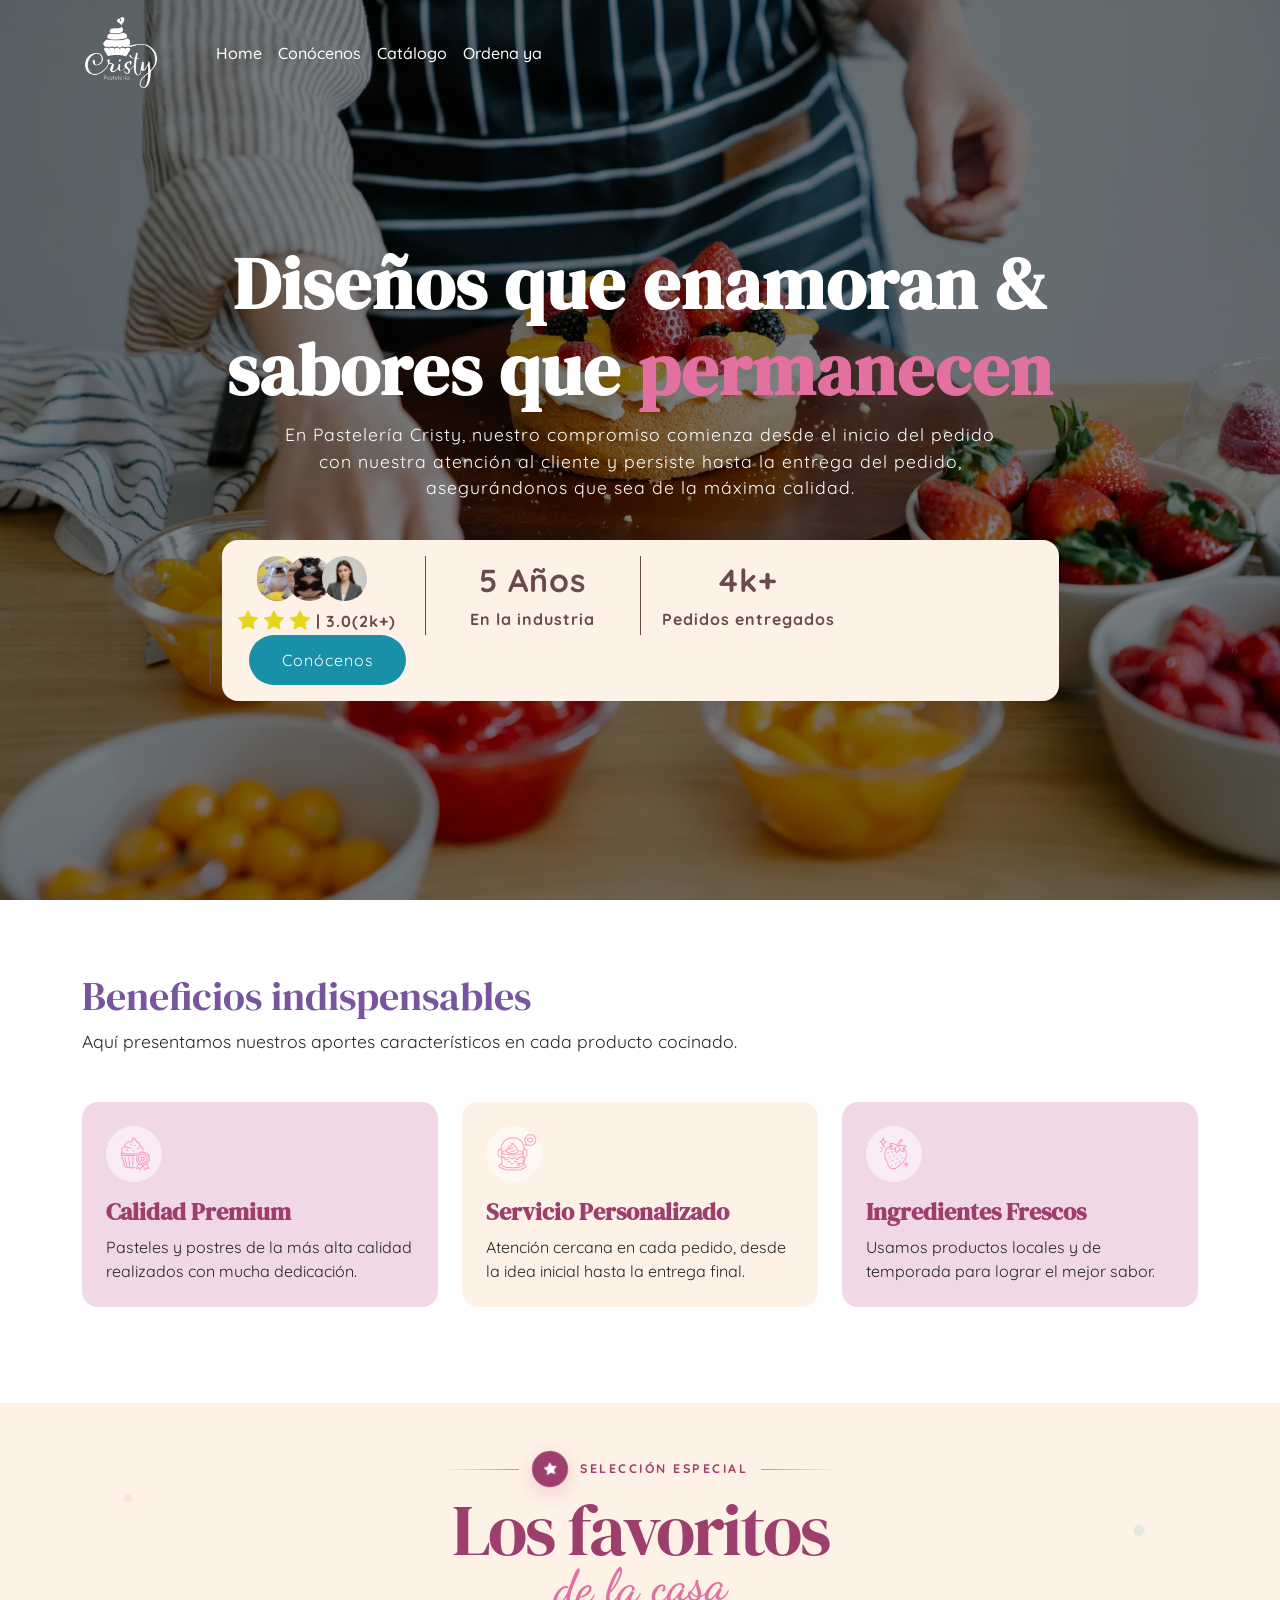
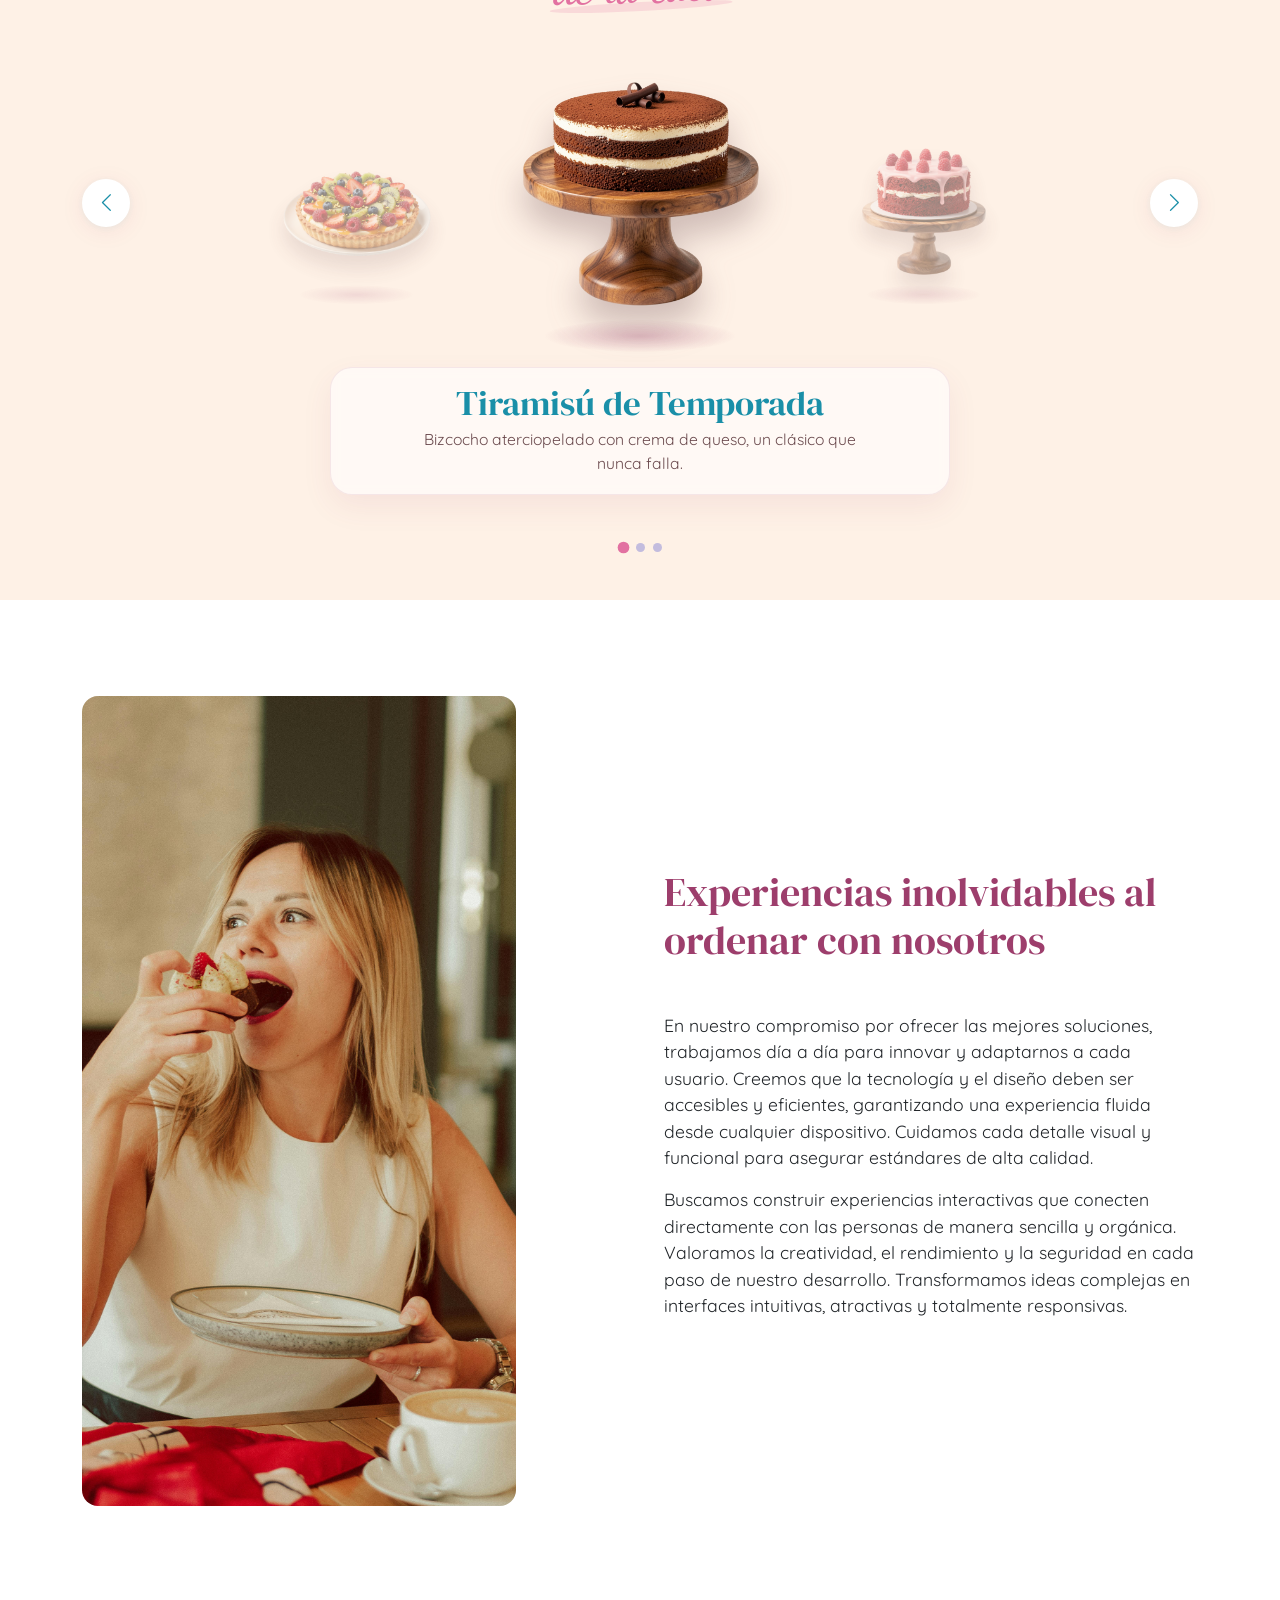
==== index.html @ 8e830e94 "Uploading 100%" ====
<!DOCTYPE html>
<html lang="es">

<head>
    <meta charset="UTF-8">
    <meta name="viewport" content="width=device-width, initial-scale=1.0">
    <title>Pastelería Cristy</title>

    <link rel="preconnect" href="https://fonts.googleapis.com">
    <link rel="preconnect" href="https://fonts.gstatic.com" crossorigin>
    <link
        href="https://fonts.googleapis.com/css2?family=DM+Serif+Display:ital@0;1&family=Dancing+Script:wght@400..700&family=Quicksand:wght@300..700&display=swap"
        rel="stylesheet">

    <!-- LINK DE BOOTSTRAP -->
    <link href="https://cdn.jsdelivr.net/npm/bootstrap@5.3.8/dist/css/bootstrap.min.css" rel="stylesheet"
        integrity="sha384-sRIl4kxILFvY47J16cr9ZwB07vP4J8+LH7qKQnuqkuIAvNWLzeN8tE5YBujZqJLB" crossorigin="anonymous">

    <!-- LINK DE CSS -->
    <link rel="stylesheet" href="styles.css">

    <!-- LINK DE BOOTSTRAP ICONS -->
    <link rel="stylesheet" href="https://cdn.jsdelivr.net/npm/bootstrap-icons@1.13.1/font/bootstrap-icons.min.css">

    <script src="JavaScript/scroll-animations.js" defer></script>

</head>

<body>
    <header class="header-main">
        <div class="shadow-layer"></div>
        <nav class="navbar navbar-expand-lg navbar-dark py-2">
            <div class="container">
                <a class="navbar-brand me-5" href="index.html" aria-label="Ir a la página de inicio"><img
                        src="imgs/Logu-obs.png" alt="Pastelería Cristy" style="height: 80px;"></a>
                <button class="navbar-toggler" type="button" data-bs-toggle="collapse"
                    data-bs-target="#navbarSupportedContent" aria-controls="navbarSupportedContent"
                    aria-expanded="false" aria-label="Toggle navigation">
                    <span class="navbar-toggler-icon"></span>
                </button>
                <div class="collapse navbar-collapse align-items-lg-center" id="navbarSupportedContent">
                    <ul class="navbar-nav me-auto mb-2 mb-lg-0">

                        <li class="nav-item active">

                            <a class="nav-link active nav-linking-white" aria-current="page" href="index.html">Home</a>

                        </li>

                        <li class="nav-item">

                            <a class="nav-link nav-linking-white" href="conocenos.html">Conócenos</a>

                        </li>

                        <li class="nav-item">

                            <a class="nav-link nav-linking-white" href="catalogo.html">Catálogo</a>

                        </li>


                        <li class="nav-item">
                            <a class="nav-link nav-linking-white" href="formulario.php">Ordena ya</a>
                        </li>

                    </ul>
                </div>
            </div>
        </nav>
        <div class="container d-flex align-items-center header-container">
            <div class="header w-100">
                <div class="d-flex flex-column align-items-center justify-content-center" style="letter-spacing: 1px;"
                    data-reveal="scale">
                    <h1 class="display-2 titles text-center px-3 c0 fw-bold ">
                        Diseños que enamoran & sabores que <span class="c1 titles fw-bold"> permanecen </span>
                    </h1>
                    <p class="text-center c0 col-11 col-md-9 col-lg-8 font1 px-2">

                        En Pastelería Cristy, nuestro compromiso comienza desde el inicio del pedido con nuestra
                        atención al cliente y persiste hasta la entrega del pedido, asegurándonos que sea de la máxima
                        calidad.

                    </p>
                    <div class="d-none d-xl-block bc3 rounded-4 w-75 mt-4">
                        <div class="row my-3">
                            <div class="col-md-3 d-flex flex-column align-items-center justify-content-center">
                                <div class="d-flex align-items-center justify-content-center">
                                    <img src="imgs/pibble.jpg" alt="" class="circle-opinions">
                                    <img src="imgs/Perrito.jpg" alt="" class="circle-opinions">
                                    <img src="imgs/lady.jpg" alt="" class="circle-opinions">
                                </div>
                                <div class="d-flex align-items-center justify-content-center pt-1">
                                    <p class="c fw-bold m-0">
                                        <i class="starments bi bi-star-fill"></i>
                                        <i class="starments bi bi-star-fill"></i>
                                        <i class="starments bi bi-star-fill"></i>
                                        | 3.0(2k+)
                                    </p>
                                </div>
                            </div>
                            <div class="col-md-3 d-flex flex-column align-items-center justify-content-center borderin">
                                <h2 class="c text-center fw-bold">5 Años</h2>
                                <p class="c text-center fw-bold m-0">En la industria</p>
                            </div>
                            <div class="col-md-3 d-flex flex-column align-items-center justify-content-center borderin">
                                <h2 class="c text-center fw-bold">4k+</h2>
                                <p class="c text-center fw-bold m-0">Pedidos entregados</p>
                            </div>
                            <div class="d-flex align-items-center justify-content-center borderin"
                                style="width: 235px;">
                                <a href="conocenos.html"
                                    class="btn btn-1 w-75 rounded-5 d-flex align-items-center justify-content-center"
                                    style="height: 50px;">Conócenos</a>
                            </div>
                        </div>
                    </div>
                    <div class="d-xl-none d-md-block d-flex align-items-center justify-content-center mt-5"
                        style="width: 235px;">
                        <a href="conocenos.html"
                            class="btn btn-1 w-100 rounded-5 d-flex align-items-center justify-content-center"
                            style="height: 50px;">Conócenos</a>
                    </div>

                </div>
            </div>
        </div>
    </header>

    <main>
        <section>
            <div class="container-fluid my-5 pt-4 pb-5">
                <div class="container">
                    <h1 class="titles c2" data-reveal="up">Beneficios indispensables</h1>
                    <p class="mb-5 font1" data-reveal="up">Aquí presentamos nuestros aportes característicos en cada
                        producto cocinado.</p>
                    <div class="row g-4" data-reveal-group>
                        <div class="col-12 col-md-4">
                            <div class="card card-beneficio p-4 h-100 border-0 rounded-4">
                                <div class="icon-circle mb-3">
                                    <img src="imgs/calidad.png" alt="Calidad Premium">
                                </div>
                                <h4 class="fw-bold c6 titles m-0">Calidad Premium</h4>
                                <p class="mt-2 mb-0">
                                    Pasteles y postres de la más alta calidad realizados con mucha dedicación.
                                </p>
                            </div>
                        </div>
                        <div class="col-12 col-md-4">
                            <div class="card card-beneficio p-4 h-100 border-0 rounded-4"
                                style="background-color: #FEF1E6;">
                                <div class="icon-circle mb-3">
                                    <img src="imgs/servicio.png" alt="Servicio Personalizado">
                                </div>
                                <h4 class="fw-bold c6 titles m-0">Servicio Personalizado</h4>
                                <p class="mt-2 mb-0">
                                    Atención cercana en cada pedido, desde la idea inicial hasta la entrega final.
                                </p>
                            </div>
                        </div>
                        <div class="col-12 col-md-4">
                            <div class="card card-beneficio p-4 h-100 border-0 rounded-4">
                                <div class="icon-circle mb-3">
                                    <img src="imgs/frescura.png" alt="Ingredientes Frescos">
                                </div>
                                <h4 class="fw-bold c6 titles m-0">Ingredientes Frescos</h4>
                                <p class="mt-2 mb-0">
                                    Usamos productos locales y de temporada para lograr el mejor sabor.
                                </p>
                            </div>
                        </div>
                    </div>
                </div>
            </div>
        </section>

        <section class="cake-carousel-section">
            <div class="container py-5">

                <div class="text-center cake-section-heading" aria-labelledby="favoritos-title" data-reveal="up">
                    <div class="cake-eyebrow" aria-hidden="true">
                        <span class="cake-eyebrow-line"></span>
                        <span class="cake-featured-seal">
                            <i class="bi bi-star-fill"></i>
                        </span>
                        <span class="cake-eyebrow-text">Selección especial</span>
                        <span class="cake-eyebrow-line"></span>
                    </div>

                    <h2 id="favoritos-title" class="cake-featured-title titles">
                        Los favoritos
                        <span>de la casa</span>
                    </h2>
                </div>

                <div class="cake-stage" data-reveal="scale">
                    <!-- el resto del carrusel queda exactamente igual -->
                    <button type="button" class="cake-arrow cake-arrow--left" aria-label="Pastel anterior">
                        <i class="bi bi-chevron-left"></i>
                    </button>

                    <div class="cake-track">
                        <div class="cake-slide is-prev" data-index="2">
                            <div class="cake-float">
                                <a href="">

                                    <img src="imgs/best_sellers/tiramisu.png" alt="Chocolate Intenso" class="cake-img">

                                </a>

                            </div>
                            <div class="cake-stand"></div>
                        </div>
                        <div class="cake-slide is-active" data-index="1">
                            <div class="cake-float">
                                <a href="">

                                    <img src="imgs/best_sellers/redvelvet3.png" alt="Red Velvet Clásico"
                                        class="cake-img">

                                </a>
                            </div>
                            <div class="cake-stand"></div>
                        </div>
                        <div class="cake-slide is-next" data-index="0">
                            <div class="cake-float">
                                <a href="">

                                    <img src="imgs/best_sellers/tartaleta.png" alt="Tres Leches de la Casa"
                                        class="cake-img">

                                </a>
                            </div>
                            <div class="cake-stand"></div>
                        </div>

                    </div>

                    <button type="button" class="cake-arrow cake-arrow--right" aria-label="Siguiente pastel">
                        <i class="bi bi-chevron-right"></i>
                    </button>
                </div>

                <div class="text-center carousel-info" data-reveal="up">
                    <h3 class="titles c1 cake-title">Tiramisú de Temporada</h3>
                    <p class="cake-desc mx-auto">Bizcocho aterciopelado con crema de queso, un clásico que nunca falla.
                    </p>
                </div>

                <div class="cake-dots mt-5" data-reveal="fade">
                    <span class="cake-dot is-active" data-index="0"></span>
                    <span class="cake-dot" data-index="1"></span>
                    <span class="cake-dot" data-index="2"></span>
                </div>
            </div>
        </section>

        <section>
            <div class="container-fluid my-5">
                <div class="container py-5" style="height: 100%;">
                    <div class="row align-items-center g-4 g-lg-5" style="height: 100%;">
                        <div class="col-12 col-lg-6 pe-lg-5" data-reveal="left">
                            <div class="img-final rounded-4"></div>
                        </div>
                        <div class="col-12 col-lg-6" data-reveal="right">
                            <div class="d-flex flex-column">
                                <div class="col-12">
                                    <h1 class="titles c6 mb-3 mb-lg-5">Experiencias inolvidables al ordenar con nosotros
                                    </h1>
                                    <p class="font1">
                                        En nuestro compromiso por ofrecer las mejores soluciones, trabajamos día a día
                                        para innovar y adaptarnos a cada usuario. Creemos que la tecnología y el diseño
                                        deben ser accesibles y eficientes, garantizando una experiencia fluida desde
                                        cualquier dispositivo. Cuidamos cada detalle visual y funcional para asegurar
                                        estándares de alta calidad.

                                    </p>
                                    <p class="font1">
                                        Buscamos construir experiencias interactivas que conecten directamente con las
                                        personas de manera sencilla y orgánica. Valoramos la creatividad, el rendimiento
                                        y la seguridad en cada paso de nuestro desarrollo. Transformamos ideas complejas
                                        en interfaces intuitivas, atractivas y totalmente responsivas.
                                    </p>
                                </div>

                                <!--
                                <div class="col-12 d-flex" style="margin-top: 100px;">
                                    <div class="col-4">

                                        <h2 class="text-center c1">200+</h1>
                                        <h5 class="text-center c fw-bold">Reseñas Positivas</h5>
                                    </div>
                                    <div class="col-4">

                                        <h2 class="text-center c6">5 Años</h2>
                                        <h5 class="text-center c fw-bold">En la industria</h5>
                                    </div>
                                    <div class="col-4">

                                        <h2 class="text-center c7">4k+</h2>
                                        <h5 class="text-center c fw-bold">Pedidos Entregados </h5>
                                    </div>
                                </div>
                                -->
                            </div>
                        </div>
                    </div>
                </div>
            </div>
        </section>




    </main>

    <footer>
        <div class="container-fluid bc6">
            <div class="container pt-5 pb-4 h-100">
                <div style="border-bottom: #fff 2px solid;" class="pb-5">
                    <div class="row g-4" data-reveal="up">
                        <div class="col-12 col-lg-5">
                            <img src="imgs/Logu-obs.png" alt="" class="mb-2 mb-lg-5" style="height: 80px;">
                        </div>
                        <div class="col-12 col-sm-6 col-lg-2 text-white">
                            <h5 class="fw-bold">Enlaces</h5>
                            <p><a class="footer-link" href="index.html">Inicio</a></p>
                            <p><a class="footer-link" href="conocenos.html">Conócenos</a></p>
                            <p><a class="footer-link" href="catalogo.html">Productos</a></p>
                        </div>
                        <div class="col-12 col-sm-6 col-lg-3 text-white">
                            <h5 class="fw-bold">Información de contacto</h5>
                            <p><i class="bi bi-alarm-fill"></i> Horario: 7 a. m.–9 p. m.</p>
                            <p><i class="bi bi-envelope-at-fill"></i> Email: pedidos@cristy.com</p>
                        </div>
                        <div class="col-12 col-lg-2 text-white">
                            <h5 class="fw-bold">Cobertura</h5>
                            <p>Disponibles: 7 a. m.–9 p. m.</p>
                        </div>
                    </div>
                </div>
                <div class="pt-4">
                    <div class="row align-items-center g-3" data-reveal="fade">

                        <div class="col-12 col-md-8">
                            <p class="text-white mb-0 text-center text-md-start">© Copyright 2026 | Todos los derechos
                                reservados</p>
                        </div>
                        <div class="col-12 col-md-4 text-white text-center text-md-end pb-3 pb-md-0">
                            <a href="https://www.instagram.com/" target="blank" class="footer-a">

                                <i class="bi bi-instagram footer-icons"></i>

                            </a>
                            <a href="https://www.facebook.com" target="blank" class="footer-a">

                                <i class="bi bi-facebook footer-icons"></i>

                            </a>
                            <a href="https://www.whatsapp.com/" target="blank" class="footer-a">

                                <i class="bi bi-whatsapp footer-icons"></i>

                            </a>
                            <a href="https://x.com/" target="blank" class="footer-a">

                                <i class="bi bi-twitter-x footer-icons"></i>

                            </a>
                        </div>

                    </div>

                </div>
            </div>
        </div>

        </div>

    </footer>

    <script src="https://cdn.jsdelivr.net/npm/bootstrap@5.3.8/dist/js/bootstrap.bundle.min.js"
        integrity="sha384-FKyoEForCGlyvwx9Hj09JcYn3nv7wiPVlz7YYwJrWVcXK/BmnVDxM+D2scQbITxI"
        crossorigin="anonymous"></script>

    <script src="JavaScript/main.js"></script>

</body>

</html>
---- styles.css ----
:root {
    /* Paleta y medidas compartidas: cada token activo se reutiliza en el sitio. */
    --c1: #E271A1;
    --c2: #77569f;
    --c3: #FEF1E6;
    --c4: #F1D8E7;
    --c5: #C3BCDE;
    --c6: #9D3E6C;
    --c7: #1a8fa8;
    --text-main: #2d2d2d;
    --border: #e4ddf5;
    --shadow-soft: 0 4px 24px rgba(181, 41, 94, .08), 0 1.5px 6px rgba(94, 207, 207, .10);

    --shadow-hover: 0 6px 15px rgba(181, 41, 94, .16), 0 2px 8px rgba(94, 207, 207, .15);
    --radius: 14px;
}

/*------------------------------------------------------------ ANIMACIONES SUAVES AL HACER SCROLL ------------------------------------------------------------*/

.scroll-animations-ready [data-reveal] {
    opacity: 0;
    transform: translate3d(0, 26px, 0);
    transition:
        opacity .65s ease,
        transform .65s cubic-bezier(.22, 1, .36, 1);
    transition-delay: var(--reveal-delay, 0ms);
    will-change: opacity, transform;
}

.scroll-animations-ready [data-reveal="left"] {
    transform: translate3d(-30px, 0, 0);
}

.scroll-animations-ready [data-reveal="right"] {
    transform: translate3d(30px, 0, 0);
}

.scroll-animations-ready [data-reveal="scale"] {
    transform: translate3d(0, 14px, 0) scale(.975);
}

.scroll-animations-ready [data-reveal="fade"] {
    transform: none;
}

.scroll-animations-ready [data-reveal].is-revealed {
    opacity: 1;
    transform: translate3d(0, 0, 0) scale(1);
    will-change: auto;
}

@media (max-width: 575.98px) {

    .scroll-animations-ready [data-reveal="left"],
    .scroll-animations-ready [data-reveal="right"] {
        transform: translate3d(0, 22px, 0);
    }

    .scroll-animations-ready [data-reveal].is-revealed {
        transform: translate3d(0, 0, 0) scale(1);
    }
}

@media (prefers-reduced-motion: reduce) {
    .scroll-animations-ready [data-reveal] {
        opacity: 1 !important;
        transform: none !important;
        transition: none !important;
    }
}

.shadow-pro {
    box-shadow: var(--shadow-hover);
}

.bcw {
    background-color: #fff;
}

.bc3 {
    background-color: var(--c3);
}

.bc4 {
    background-color: var(--c4);
}

.bc6 {
    background-color: var(--c6);
}

.c0 {
    color: #fff;
}

.c {
    color: #6B4A4E;
}

.c1 {
    color: #E271A1;
}

.c2 {
    color: var(--c2);
}

.c6 {
    color: var(--c6);
}

.c7 {
    color: var(--c7);
}

.btn-1 {
    --bs-btn-bg: var(--c7);
    --bs-btn-hover-bg: #157a90;
    /* un poco más oscuro que --c7 para dar feedback visual */
    --bs-btn-hover-color: #fff;
    --bs-btn-active-bg: #106b7d;
    /* aún más oscuro, para el click */
    --bs-btn-active-color: #fff;
    --bs-btn-border-color: transparent;
    --bs-btn-hover-border-color: transparent;
    --bs-btn-active-border-color: transparent;
    transition: .25s ease;

    background-color: var(--c7);
    color: #fff;
}

* {
    font-family: quicksand;
}

.font1 {
    font-size: 1.1rem;
}

/*------------------------------ HEADER ------------------------------*/


.header-container {
    min-height: calc(100dvh - 170px);
}



.titles {
    font-family: DM Serif Display;

}

.header-main {
    position: relative;
    background: url(imgs/headers/header.webp);
    min-height: 100vh;
    /* antes: height: 100vh */
    background-size: cover;
    background-position: center;
}

nav,
.header {
    position: relative;
    z-index: 2;
}

.shadow-layer {
    position: absolute;
    top: 0;
    left: 0;
    width: 100%;
    height: 100%;
    background: #00000080;
    z-index: 1;


}

.circle-opinions {
    border-radius: 100px;
    height: 45px;
    transition: ease .5s;
    margin-left: -10px;

}

.circle-opinions:hover {
    transform: translateY(-7px);
}

.borderin {
    border-left: 1px solid #6B4A4E;
}

.starments {
    color: #e6d51a;
    height: 20px;
    font-size: 20px;

}

@media (max-width: 992px) {
    .font1 {
        font-size: 16px;
    }

}


.nav-linking-white {
    color: #fff !important;
    transition: .2s ease;
    font-weight: 500;
}

.nav-linking-white:hover {
    color: var(--c1) !important;
}

.nav-linking-dark {
    color: #444 !important;
    transition: .2s ease;
    font-weight: 500;
}

.nav-linking-dark:hover {
    color: var(--c6) !important;
}



/*------------------------------ CARDS BENEFICIOS ------------------------------*/
.card-beneficio {
    background-color: var(--c4);
    transition: transform .3s ease, box-shadow .3s ease;
}


.card-beneficio:hover {
    transform: translateY(-6px);
    box-shadow: var(--shadow-hover);
}

.icon-circle {
    width: 56px;
    height: 56px;
    border-radius: 50%;
    background-color: rgba(255, 255, 255, 0.55);
    display: flex;
    align-items: center;
    justify-content: center;
}

/* Aqui va tu icono, solo cambia el src del <img> en el HTML */
.icon-circle img {
    width: 60px;
    height: 60px;
    object-fit: contain;
    display: block;
}

/*------------------------------------------------------------ CAROUSEL DE PASTELES ------------------------------------------------------------*/

.cake-carousel-section {
    position: relative;
    overflow: hidden;
    /* Un solo lugar para controlar el tamaño de los pasteles y su separación. */
    --cake-w: 270px;
    --cake-gap: calc(var(--cake-w) * 1.05);
    background:
        radial-gradient(circle at 10% 12%, rgba(226, 113, 161, .11) 0 4px, transparent 5px),
        radial-gradient(circle at 89% 16%, rgba(26, 143, 168, .10) 0 5px, transparent 6px),
        var(--c3);
}

.cake-section-heading {
    position: relative;
    max-width: 760px;
    margin: 0 auto 1rem;
}

.cake-eyebrow {
    display: flex;
    align-items: center;
    justify-content: center;
    gap: .8rem;
    margin-bottom: .8rem;
}

.cake-eyebrow-line {
    width: clamp(30px, 7vw, 76px);
    height: 1px;
    background: linear-gradient(90deg, transparent, rgba(157, 62, 108, .55));
}

.cake-eyebrow-line:last-child {
    transform: scaleX(-1);
}

.cake-featured-seal {
    width: 36px;
    height: 36px;
    border: 1px solid rgba(157, 62, 108, .24);
    border-radius: 50%;
    display: inline-flex;
    align-items: center;
    justify-content: center;
    color: #fff;
    background: var(--c6);
    box-shadow: 0 6px 18px rgba(157, 62, 108, .18);
    transform: rotate(-8deg);
}

.cake-featured-seal i {
    font-size: .8rem;
}

.cake-eyebrow-text {
    font-size: .78rem;
    font-weight: 700;
    letter-spacing: .2em;
    text-transform: uppercase;
    color: var(--c6);
}

.cake-featured-title {
    color: var(--c6);
    font-size: clamp(3.4rem, 7vw, 4.5rem);
    line-height: .84;
    letter-spacing: -.035em;
    margin: 0;
}

.cake-featured-title span {
    position: relative;
    isolation: isolate;
    display: block;
    width: fit-content;
    margin: .12em auto 0;
    padding: 0 .18em .1em;
    color: var(--c1);
    font-family: "Dancing Script", cursive;
    font-size: .67em;
    font-weight: 600;
    letter-spacing: 0;
    transform: rotate(-2deg);
}

.cake-featured-title span::after {
    content: "";
    position: absolute;
    right: 2%;
    bottom: 0;
    left: 2%;
    height: 9px;
    border-radius: 50%;
    background: rgba(226, 113, 161, .18);
    transform: rotate(-1deg);
    z-index: -1;
}

/* ── Titulo y descripcion que cambian con cada pastel ── */
.carousel-info {
    max-width: 620px;
    margin: -.75rem auto 0;
    padding: 1rem clamp(1rem, 4vw, 2.25rem) 1.15rem;
    border: 1px solid rgba(157, 62, 108, .10);
    border-radius: 22px;
    background: rgba(255, 255, 255, .58);
    box-shadow: 0 12px 30px rgba(157, 62, 108, .08);
    backdrop-filter: blur(6px);
    transition: opacity .25s ease, transform .25s ease;
}

.carousel-info.is-fading {
    opacity: 0;
    transform: translateY(8px);
}

.cake-title {
    font-size: clamp(1.65rem, 2.7vw, 2.35rem);
    line-height: 1.1;
    margin-bottom: .35rem;
}

.cake-desc {
    max-width: 460px;
    margin-bottom: 0;
    color: #6B4A4E;
    font-size: .98rem;
    line-height: 1.55;
}

/* ── Escenario donde "flotan" los pasteles ── */
.cake-stage {
    position: relative;
    /* Mantiene espacio para la animación sin alejar la ficha del pastel. */
    height: calc(var(--cake-w) * 1.3);
}

.cake-track {
    position: relative;
    width: 100%;
    height: 100%;
}

.cake-slide {
    position: absolute;
    top: 50%;
    left: 50%;
    width: var(--cake-w);
    display: flex;
    flex-direction: column;
    align-items: center;
    transition: transform .7s cubic-bezier(.22, 1, .36, 1), opacity .5s ease, filter .5s ease;
    pointer-events: none;
}

.cake-slide.is-active {
    transform: translate(-50%, -50%) scale(1);
    opacity: 1;
    filter: none;
    z-index: 3;
    pointer-events: auto;
}

/* Depuración: anterior y siguiente comparten el estado visual; solo cambia su posición. */
.cake-slide.is-prev,
.cake-slide.is-next {
    opacity: .45;
    filter: blur(1px);
    z-index: 1;
}

.cake-slide.is-prev {
    transform: translate(calc(-50% - var(--cake-gap)), -46%) scale(.6);
}

.cake-slide.is-next {
    transform: translate(calc(-50% + var(--cake-gap)), -46%) scale(.6);
}

/* ── El flote: animacion independiente de la posicion ── */
.cake-float {
    animation: cakeFloat 4s ease-in-out infinite;
}

@keyframes cakeFloat {

    0%,
    100% {
        transform: translateY(0);
    }

    50% {
        transform: translateY(-14px);
    }
}

.cake-img {
    width: 100%;
    filter: drop-shadow(0 22px 16px rgba(107, 74, 78, .3));
}

/* ── El "stand": una sombra elegante bajo el pastel activo ── */
.cake-stand {
    width: 190px;
    height: 32px;
    margin-top: -4px;
    border-radius: 50%;
    background: radial-gradient(ellipse at center, rgba(157, 62, 108, .3) 0%, rgba(157, 62, 108, 0) 72%);
}

/* ── Flechas ── */
.cake-arrow {
    position: absolute;
    top: 50%;
    transform: translateY(-50%);
    border: none;
    background-color: #fff;
    color: var(--c7);
    width: 48px;
    height: 48px;
    border-radius: 50%;
    display: flex;
    align-items: center;
    justify-content: center;
    font-size: 1.3rem;
    box-shadow: var(--shadow-soft);
    transition: transform .2s ease, box-shadow .2s ease, background-color .2s ease, color .2s ease;
    z-index: 5;
}

.cake-arrow:hover {
    transform: translateY(calc(-50% - 3px));
    box-shadow: var(--shadow-hover);
    background-color: var(--c1);
    color: #fff;
}

.cake-arrow--left {
    left: 0;
}

.cake-arrow--right {
    right: 0;
}

/* ── Puntos indicadores ── */
.cake-dots {
    display: flex;
    gap: .5rem;
    justify-content: center;
    margin-top: 1rem;
}

.cake-dot {
    width: 9px;
    height: 9px;
    border-radius: 50%;
    background-color: var(--c5);
    cursor: pointer;
    transition: background-color .2s ease, transform .2s ease;
}

.cake-dot.is-active {
    background-color: var(--c1);
    transform: scale(1.3);
}

@media (max-width: 768px) {
    .cake-carousel-section {
        --cake-w: 190px;
    }

    .cake-arrow {
        width: 40px;
        height: 40px;
        font-size: 1.1rem;
    }

    .cake-section-heading {
        margin-bottom: .75rem;
    }

    .cake-eyebrow {
        gap: .55rem;
    }

    .cake-featured-seal {
        width: 32px;
        height: 32px;
    }

    .cake-featured-title {
        font-size: clamp(3rem, 14vw, 4.2rem);
    }

    .carousel-info {
        max-width: calc(100% - 1rem);
        margin-top: -.35rem;
        border-radius: 18px;
    }
}

@media (prefers-reduced-motion: reduce) {
    .cake-float {
        animation: none;
    }

    .cake-slide {
        transition: opacity .3s ease;
    }
}



/*------------------------------------------------------------ SECCIÓN FINAL ------------------------------------------------------------*/

.img-final {
    background-image: url(imgs/modelo.jpg);
    background-size: cover;
    background-position: center;
    height: 90vh;
    width: 85%;
}

@media (max-width: 768px) {
    .img-final {
        height: min(440px, 60vh);
        width: 100%;
        margin-bottom: 0;
    }
}








/*------------------------------------------------------------ PÁGINA CONOCENOS ------------------------------------------------------------*/
.box {
    position: relative;
    display: flex;
    width: 100%;
    min-height: 360px;
    transform-style: preserve-3d;
    perspective: 500px;
}

.box .item {
    position: absolute;
    bottom: 35px;
    left: calc(50% - 100px);
    width: 200px;
    height: 300px;
    background: #ffffff;
    transition: .5s;
    box-shadow: 0 0 50px rgba(0, 0, 0, .5);
    border-radius: 1rem;
    transform-style: preserve-3d;
    transform-origin: bottom;
    user-select: none;
    -webkit-box-reflect: below 1px linear-gradient(transparent, transparent, #0002);
    border: 5px solid #77569fb7;
}

/* Depuración: las tarjetas simétricas comparten la transformación; su capa sigue siendo individual. */
.box .item:nth-child(1),
.box .item:nth-child(2) {
    transform: translate3d(-150px, 0, 0) scale(0.8) rotateY(25deg);
}

.box .item:nth-child(1) {
    z-index: 1;
}

.box .item:nth-child(2) {
    z-index: 2;
}

.box .item:nth-child(3) {
    transform: translate3d(-100px, 0, 0) scale(0.9) rotateY(15deg);
    z-index: 2;
}


.box .item:nth-child(5) {
    transform: translate3d(100px, 0, 0) scale(0.9) rotateY(-15deg);
    z-index: 3;
}

.box .item:nth-child(6),
.box .item:nth-child(7) {
    transform: translate3d(150px, 0, 0) scale(0.8) rotateY(-25deg);
}

.box .item:nth-child(6) {
    z-index: 2;
}

.box .item:nth-child(7) {
    z-index: -1;
}

.box .item img {
    position: absolute;
    top: 0;
    left: 0;
    width: 100%;
    height: 100%;
    object-fit: cover;
    border-radius: .7rem;
}


.buttons {
    display: flex;
    gap: 20px;
    margin-top: 1.5rem;
}

.buttons span {
    position: relative;
    width: 50px;
    height: 50px;
    border: 2px solid var(--c6);
    background-color: #E271A1;
    border-radius: 50%;
    display: flex;
    justify-content: center;
    align-items: center;
    transition: transform .2s ease;
}

.buttons span i {
    color: #Fff;

}

.buttons span:hover {
    transform: translateY(calc(-5% - 3px));

}


.values {
    width: 100%;
    max-width: 960px;
}

.value-tile {
    min-height: 145px;
    transition: transform .25s ease;
}

.value-tile:hover {
    transform: translateY(-5px);
}

.identity-intro {
    max-width: 820px;
}

@media (min-width: 768px) {
    .vision {
        border-right: 3px solid var(--c6);
    }
}

@media (max-width: 575.98px) {
    .history-gallery {
        overflow: hidden;
    }

    .box {
        min-height: 300px;
    }

    .box .item {
        bottom: 25px;
        left: calc(50% - 75px);
        width: 150px;
        height: 225px;
    }

    .box .item:nth-child(1),
    .box .item:nth-child(2) {
        transform: translate3d(-70px, 0, 0) scale(.82) rotateY(20deg);
    }

    .box .item:nth-child(3) {
        transform: translate3d(-45px, 0, 0) scale(.9) rotateY(12deg);
    }

    .box .item:nth-child(5) {
        transform: translate3d(45px, 0, 0) scale(.9) rotateY(-12deg);
    }

    .box .item:nth-child(6),
    .box .item:nth-child(7) {
        transform: translate3d(70px, 0, 0) scale(.82) rotateY(-20deg);
    }

}

.reseñas-box {
    width: 100%;
    display: flex;
    overflow-x: auto;

    border-radius: 1.2rem;
    border: 3px solid transparent;
    padding: 1.2rem;

    /*
    background:
        linear-gradient(#fff, #fff) padding-box,
        linear-gradient(135deg, var(--c1), var(--c7)) border-box;*/
}

.reseñas-box::-webkit-scrollbar {
    display: none;
}

.group {
    display: flex;
    align-items: center;
    justify-content: center;
    gap: 1em;
    animation: spin 20s infinite linear;
    padding-right: 1em;
}

.group .card {
    flex: 0 0 320px;
    /* ancho fijo, no crece ni se encoge */
    min-height: 300px;
    padding: 1.5rem;

    display: flex;
    flex-direction: column;
    justify-content: space-between;
    gap: .75rem;

    border: 3px solid transparent;
    border-radius: .5em;

    background:
        linear-gradient(#f1f1f1, #f1f1f1) padding-box,
        linear-gradient(135deg, var(--c1), var(--c7)) border-box;
}

.star-opinion {
    font-size: 25px;
    color: var(--c1);
}

.group .card h5 {
    font-size: 1rem;
    font-weight: 600;
    margin: 0;
}

@keyframes spin {
    from {
        translate: 0;
    }

    to {
        translate: -100%;
    }
}


/*------------------------------------------------------------ PÁGINA CATÁLOGO DE PRODUCTOS------------------------------------------------------------*/


.cards-imgs {
    height: 375px;
    object-fit: cover;
    background: linear-gradient(135deg, #fdf7fa, #f4e6ee);
}

.product-card {
    position: relative;
    overflow: hidden;
    border: 1px solid var(--border);
    border-radius: var(--radius);
    box-shadow: var(--shadow-soft);
    transition: transform .2s ease, box-shadow .2s ease;
}

.product-card:hover {
    transform: translateY(-4px);
    box-shadow: var(--shadow-hover);
}

.add-cart-button {
    position: absolute;
    top: 355px;
    right: 14px;
    width: 44px;
    height: 44px;
    display: inline-flex;
    align-items: center;
    justify-content: center;
    border: 3px solid #fff;
    border-radius: 50%;
    background-color: var(--c1);
    color: #fff;
    font-size: 1.2rem;
    line-height: 1;
    box-shadow: 0 5px 14px rgba(157, 62, 108, .28);
    transition: transform .18s ease, background-color .18s ease;
    z-index: 2;
}

.add-cart-button:hover,
.add-cart-button:focus-visible {
    background-color: var(--c6);
    transform: scale(1.08);
}

.add-cart-button.is-added {
    transform: scale(.88) rotate(90deg);
}


/* ── Filtro lateral ── */

.catalog-filter {
    background-color: #fff;
    border: 1.5px solid var(--border);
    border-radius: var(--radius);
    padding: 1.5rem 1.25rem;
    box-shadow: var(--shadow-soft);

    /* offset desde arriba: cuando el usuario baja, aqui es donde el
       filtro se "pega" antes de seguir bajando con el scroll */
    top: 20px;
}

.filter-title {
    font-size: 1.2rem;
    margin-bottom: 1rem;
}

.filter-list {
    display: flex;
    gap: .4rem;
}

.filter-btn {
    all: unset;
    box-sizing: border-box;
    width: 100%;
    cursor: pointer;
    padding: .6rem .9rem;
    border-radius: 10px;
    font-size: .95rem;
    color: var(--text-main);
    transition: background-color .2s ease, color .2s ease;
}

.filter-btn:hover {
    background-color: var(--c3);
}

.filter-btn.is-active {
    background-color: var(--c1);
    color: #fff;
    font-weight: 600;
}

.filter-empty {
    color: var(--text-main);
    opacity: .6;
}

@media (max-width: 991.98px) {
    .catalog-filter {
        position: static !important;
    }

    .filter-btn {
        flex: 1 1 110px;
        width: auto;
        text-align: center;
    }

    .navbar-collapse {
        padding: .75rem 0 1rem;
    }

    .cart-nav-button {
        margin-top: .35rem;
    }
}

@media (max-width: 575.98px) {
    .cards-imgs {
        height: 330px;
    }

    .add-cart-button {
        top: 310px;
    }
}

/* ── Carrito compartido ── */
.bi-bag-heart {
    font-size: 1.5rem;
}

.cart-nav-button {
    position: relative;
    width: 55px;
    height: 55px;
    display: inline-flex;
    align-items: center;
    justify-content: center;
    flex: 0 0 auto;
    border: 1.5px solid var(--border);
    border-radius: 50%;
    background: #fff;
    color: var(--c6);
    font-size: 1.25rem;
    text-decoration: none;
    box-shadow: var(--shadow-soft);
    transition: color .2s ease, transform .2s ease, border-color .2s ease;
}

.cart-nav-button:hover,
.cart-nav-button:focus-visible {
    color: var(--c1);
    border-color: var(--c1);
    transform: translateY(-2px);
}

.cart-badge {
    position: absolute;
    top: -5px;
    right: -6px;
    min-width: 20px;
    height: 20px;
    padding: 0 5px;
    display: inline-flex;
    align-items: center;
    justify-content: center;
    border: 2px solid #fff;
    border-radius: 999px;
    background: var(--c1);
    color: #fff;
    font-size: .68rem;
    font-weight: 700;
}

.cart-panel {
    width: min(430px, 100%);
}

.cart-panel .offcanvas-header {
    padding: 1.5rem 1.5rem 1rem;
    border-bottom: 1px solid var(--border);
}

.cart-panel .offcanvas-body {
    padding: 1.25rem 1.5rem 1.5rem;
}

.cart-eyebrow {
    display: block;
    margin-bottom: .2rem;
    color: var(--c7);
    font-size: .72rem;
    font-weight: 700;
    letter-spacing: .14em;
}

.cart-empty {
    display: flex;
    flex-direction: column;
    align-items: center;
    justify-content: center;
    min-height: 230px;
    padding: 1.5rem;
    text-align: center;
    color: var(--text-main);
    background: #fcfaff;
    border: 1px dashed var(--border);
    border-radius: var(--radius);
}

.cart-empty>i {
    margin-bottom: .75rem;
    color: var(--c1);
    font-size: 2.2rem;
}

.cart-empty>span {
    max-width: 270px;
    color: #746f78;
    font-size: .88rem;
}

.cart-items {
    display: flex;
    flex-direction: column;
}

.cart-item {
    padding: 1rem 0;
    border-bottom: 1px solid var(--border);
}

.cart-item:first-child {
    padding-top: 0;
}

.cart-item-info {
    display: flex;
    align-items: baseline;
    justify-content: space-between;
    gap: .75rem;
    margin-bottom: .7rem;
}

.cart-item-info strong {
    color: var(--c6);
    font-size: .95rem;
}

.cart-item-info span {
    white-space: nowrap;
    color: #7b7580;
    font-size: .78rem;
}

.cart-item-actions {
    display: flex;
    align-items: center;
    gap: .65rem;
}

.cart-quantity {
    display: inline-flex;
    align-items: center;
    overflow: hidden;
    border: 1px solid var(--border);
    border-radius: 999px;
}

.cart-quantity button {
    width: 31px;
    height: 29px;
    border: 0;
    background: #fcfaff;
    color: var(--c6);
    font-size: 1rem;
}

.cart-quantity button:hover {
    background: var(--c4);
}

.cart-quantity span {
    min-width: 27px;
    text-align: center;
    font-size: .85rem;
    font-weight: 700;
}

.cart-item-subtotal {
    margin-left: auto;
    font-size: .88rem;
    font-weight: 700;
}

.cart-remove {
    width: 30px;
    height: 30px;
    border: 0;
    border-radius: 50%;
    background: transparent;
    color: #a29ba6;
}

.cart-remove:hover {
    background: #fff0f2;
    color: #b3243f;
}

.cart-total-row {
    display: flex;
    align-items: center;
    justify-content: space-between;
    margin: 1.25rem 0;
    padding-top: 1rem;
    border-top: 2px solid var(--c4);
    font-size: 1.05rem;
}

.cart-total-row strong {
    color: var(--c6);
    font-size: 1.25rem;
}

.cart-notice {
    position: fixed;
    right: 1.25rem;
    bottom: 1.25rem;
    z-index: 1090;
    max-width: min(360px, calc(100vw - 2.5rem));
    padding: .85rem 1rem;
    border-radius: 12px;
    background: var(--c6);
    color: #fff;
    box-shadow: 0 10px 30px rgba(45, 45, 45, .22);
    opacity: 0;
    pointer-events: none;
    transform: translateY(12px);
    transition: opacity .2s ease, transform .2s ease;
}

.cart-notice.is-visible {
    opacity: 1;
    transform: translateY(0);
}











/*------------------------------------------------------------ PÁGINA FORMULARIO ------------------------------------------------------------*/

.banner {
    position: relative;
    background: url(imgs/headers/banner.webp);
    height: 60vh;
    background-size: cover;
    background-position: bottom;
}


/* ── Page wrapper ─────────────────────────────────────── */
.form-wrapper {
    max-width: 860px;
    margin: 3rem auto;
    padding: 0 1rem 3rem;
}

.cart-form-hint {
    display: flex;
    align-items: flex-start;
    gap: .75rem;
    padding: .9rem 1rem;
    border: 1px solid var(--border);
    border-radius: var(--radius);
    background: #fcfaff;
    color: #6f6974;
    font-size: .9rem;
}

.cart-form-hint i {
    color: var(--c1);
    font-size: 1.15rem;
}

.cart-summary {
    position: sticky;
    top: 1.5rem;
    margin-bottom: 3rem;
    padding: 1.5rem;
    border: 1px solid var(--border);
    border-radius: 24px;
    background: #fff;
}

.cart-summary .cart-empty {
    min-height: 280px;
}

.cart-continue-link {
    display: inline-flex;
    align-items: center;
    gap: .4rem;
    color: var(--c7);
    font-size: .9rem;
    font-weight: 600;
    text-decoration: none;
}

.cart-continue-link:hover {
    color: var(--c6);
}

[data-cart-submit]:disabled {
    cursor: not-allowed;
    opacity: .55;
    transform: none !important;
    filter: none !important;
}


/* ── Section divider label ────────────────────────────── */

.section-label {
    font-size: .78rem;
    font-weight: 600;
    letter-spacing: .12em;
    color: var(--c7);
    display: flex;
    align-items: center;
    gap: .5rem;
}

.section-label::after {
    content: '';
    flex: 1;
    height: 1px;
    /*background: linear-gradient(90deg, var(--border), transparent);*/
    background: var(--border);

}

/* ── Custom labels ────────────────────────────────────── */
.form-label {
    font-size: .83rem;
    font-weight: 500;
}

/* ── Inputs & selects ─────────────────────────────────── */
.form-control,
.form-select {
    border: 1.5px solid var(--border);
    border-radius: var(--radius);
    padding: .72rem 1rem;
    font-family: 'DM Sans', sans-serif;
    font-size: .95rem;
    color: var(--text-main);
    background: #fcfaff;
    transition: border-color .2s, box-shadow .2s, background .2s;
}

.form-control:focus,
.form-select:focus {
    border-color: var(--c1);
    background: #fff;
    outline: none;
}

.form-control::placeholder {
    color: #c3bdd8;
}

textarea.form-control {
    resize: vertical;
    min-height: 96px;
}

/* ── Submit button ────────────────────────────────────── */
.btn-order {
    /*background: linear-gradient(135deg, #5ecfcf 0%, #28b5c4 45%, var(--c7) 100%);
      */
    background-color: var(--c7);
    border: none;
    border-radius: var(--radius);
    color: #fff;
    font-size: 1rem;
    font-weight: 500;
    box-shadow: 0 4px 18px rgba(26, 143, 168, .30), 0 1px 4px rgba(94, 207, 207, .20);
    transition: transform .18s, box-shadow .18s, filter .18s;
    margin-top: .4rem;
}

.btn:hover {
    filter: brightness(1.07);
    transform: translateY(-2px);
    box-shadow: 0 8px 28px rgba(26, 143, 168, .38), 0 2px 8px rgba(94, 207, 207, .25);
}

.btn:active {
    transform: translateY(0);
    filter: brightness(.97);
}

/* ── Responsive ───────────────────────────────────────── */
@media (max-width: 600px) {
    .form-wrapper {
        margin: 2rem auto;
        padding: 0 0 2rem;
    }

    .cart-summary {
        padding: 1.1rem;
        border-radius: 18px;
    }
}






/*------------------------------------------------------------ FOOTER ------------------------------------------------------------*/

.footer-link,
.footer-link:link,
.footer-link:visited,
.footer-link:hover,
.footer-link:focus,
.footer-link:active {
    color: #fff;
    text-decoration: none;
    transition: opacity .2s ease;
}

.footer-link:hover,
.footer-link:focus {
    opacity: .75;
}

.footer-icons {
    font-size: 25px;
    color: var(--c6);
    background-color: #fff;
    border: 7px solid #fff;
    border-radius: 100px;
    padding: 0 5px;
    transition: transform .4s ease;
    display: inline-block;
    margin-left: 5px;
}

.footer-icons:hover {
    transform: translateY(-10px);
}

.footer-a {
    text-decoration: none;
}

@media (max-width: 575.98px) {
    .banner {
        height: 50vh;
        min-height: 390px;
    }

    .banner h1 {
        padding-top: 3rem !important;
    }

    .footer-icons {
        font-size: 22px;
        border-width: 6px;
        margin: 0 3px;
    }
}
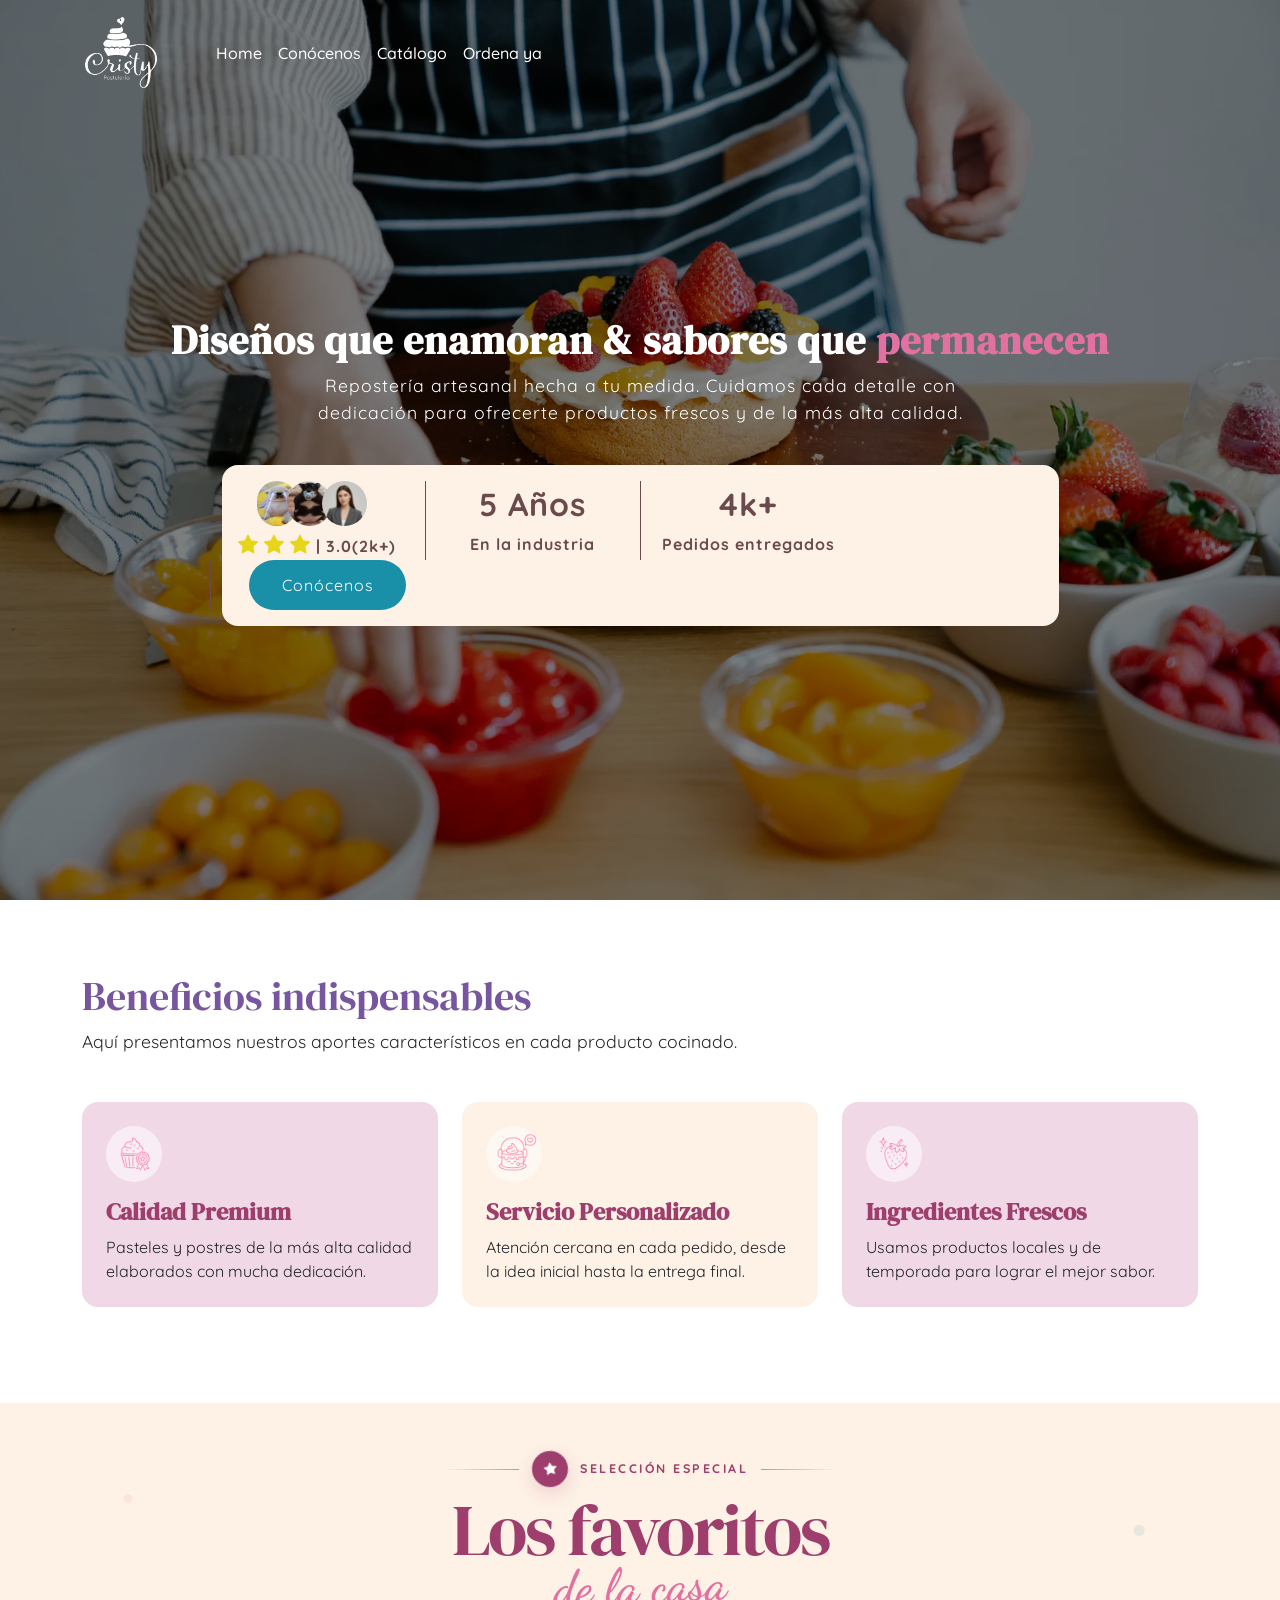
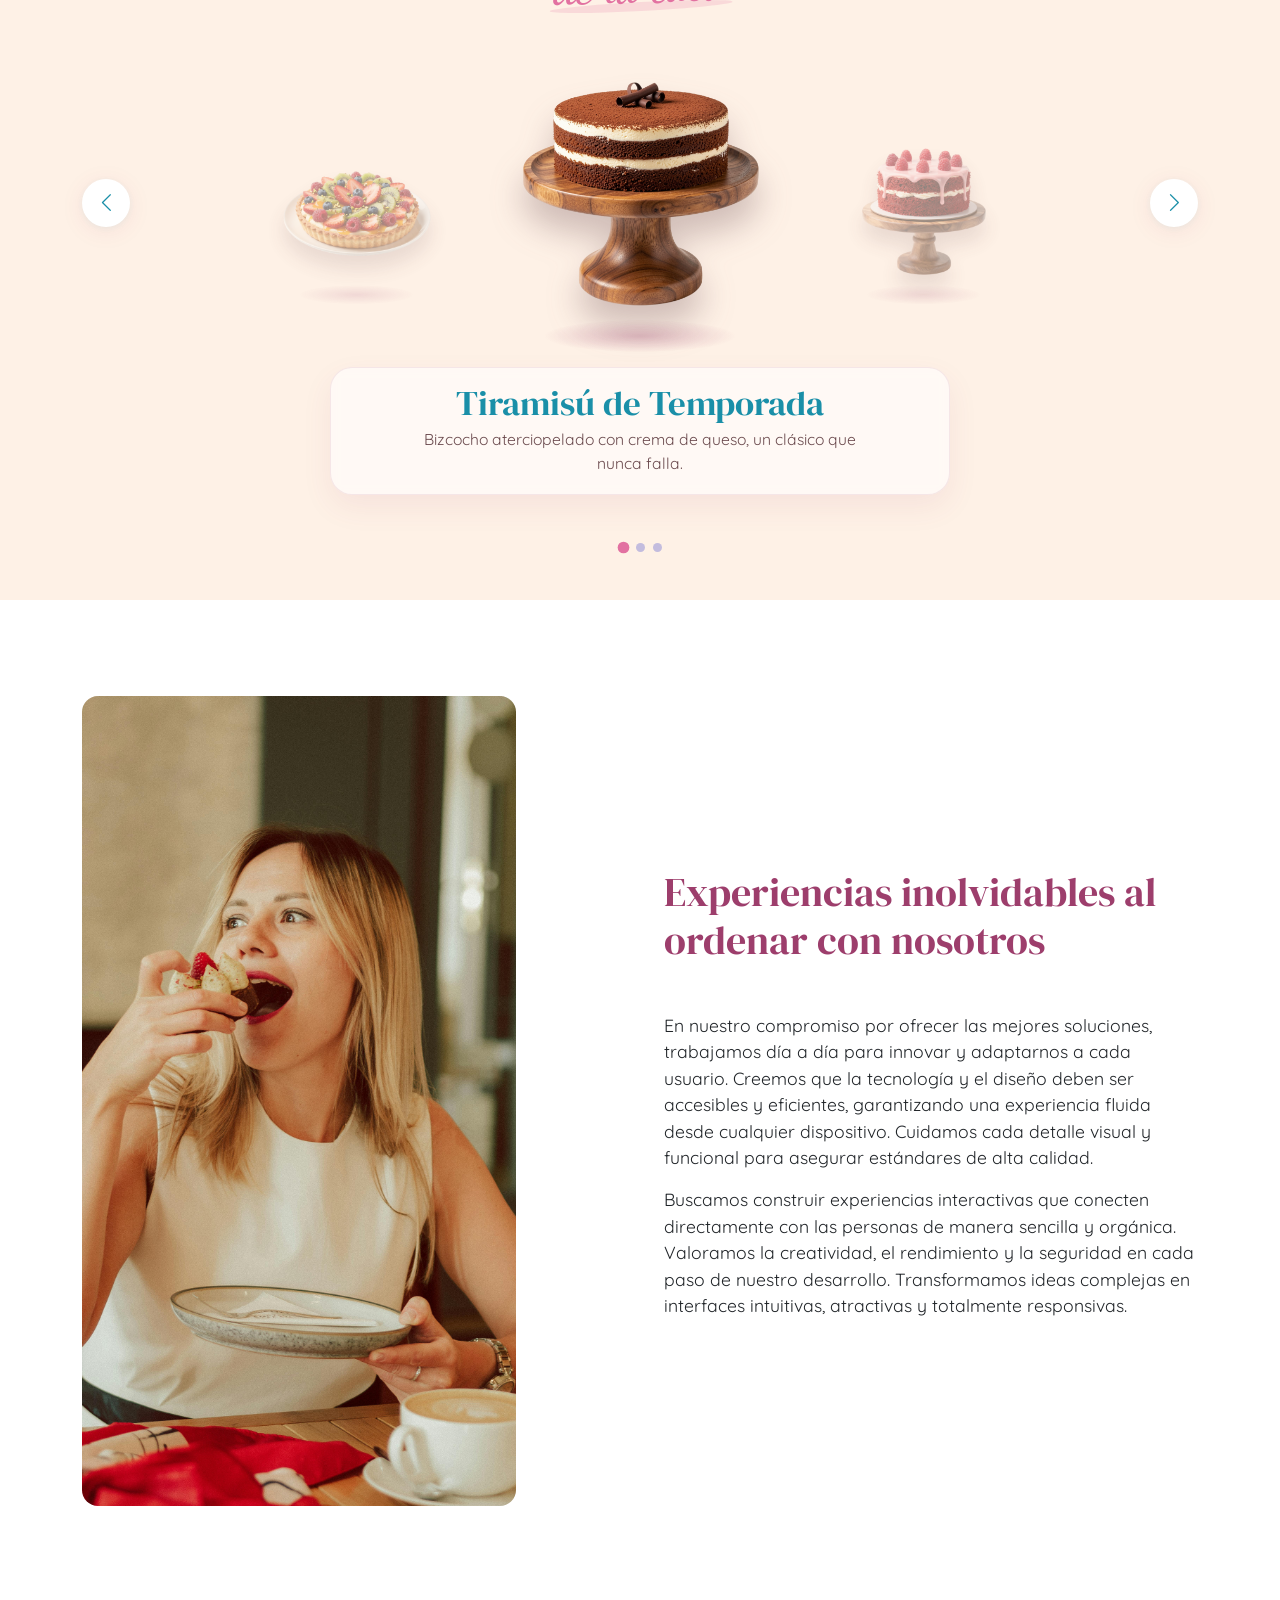
==== commit a5eb59a0: "Updating html1 se cambio info de la card 1 se cambio info de la oración inicial en el banner se ca" ====
--- a/index.html
+++ b/index.html
@@ -72,14 +72,13 @@
             <div class="header w-100">
                 <div class="d-flex flex-column align-items-center justify-content-center" style="letter-spacing: 1px;"
                     data-reveal="scale">
-                    <h1 class="display-2 titles text-center px-3 c0 fw-bold ">
+                    <h1 class="hero-title titles text-center c0 fw-bold">
                         Diseños que enamoran & sabores que <span class="c1 titles fw-bold"> permanecen </span>
                     </h1>
                     <p class="text-center c0 col-11 col-md-9 col-lg-8 font1 px-2">
 
-                        En Pastelería Cristy, nuestro compromiso comienza desde el inicio del pedido con nuestra
-                        atención al cliente y persiste hasta la entrega del pedido, asegurándonos que sea de la máxima
-                        calidad.
+                        Repostería artesanal hecha a tu medida. Cuidamos cada detalle con dedicación para ofrecerte
+                        productos frescos y de la más alta calidad.
 
                     </p>
                     <div class="d-none d-xl-block bc3 rounded-4 w-75 mt-4">
@@ -142,7 +141,7 @@
                                 </div>
                                 <h4 class="fw-bold c6 titles m-0">Calidad Premium</h4>
                                 <p class="mt-2 mb-0">
-                                    Pasteles y postres de la más alta calidad realizados con mucha dedicación.
+                                    Pasteles y postres de la más alta calidad elaborados con mucha dedicación.
                                 </p>
                             </div>
                         </div>
@@ -334,7 +333,7 @@
                             <p><i class="bi bi-envelope-at-fill"></i> Email: pedidos@cristy.com</p>
                         </div>
                         <div class="col-12 col-lg-2 text-white">
-                            <h5 class="fw-bold">Cobertura</h5>
+                            <h5 class="fw-bold">Horarios</h5>
                             <p>Disponibles: 7 a. m.–9 p. m.</p>
                         </div>
                     </div>
@@ -387,4 +386,4 @@
 
 </body>
 
-</html>+</html>
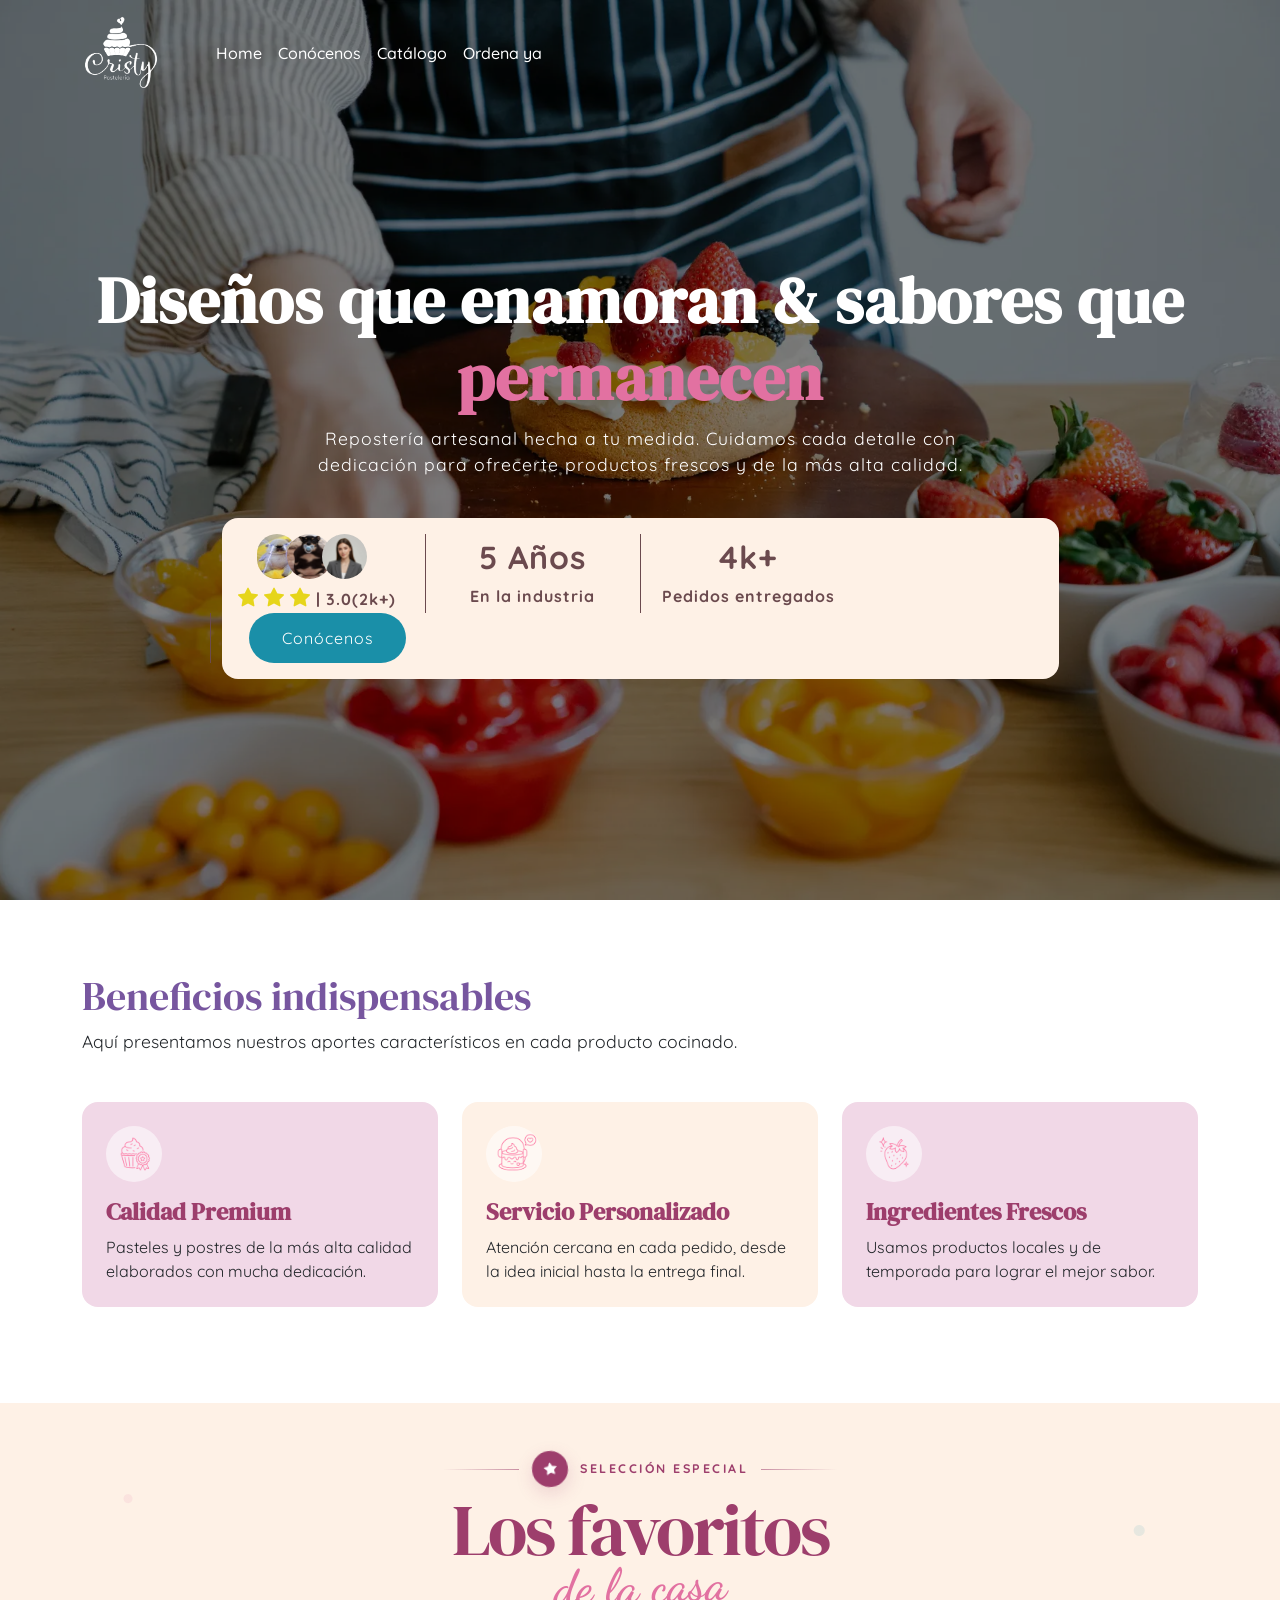
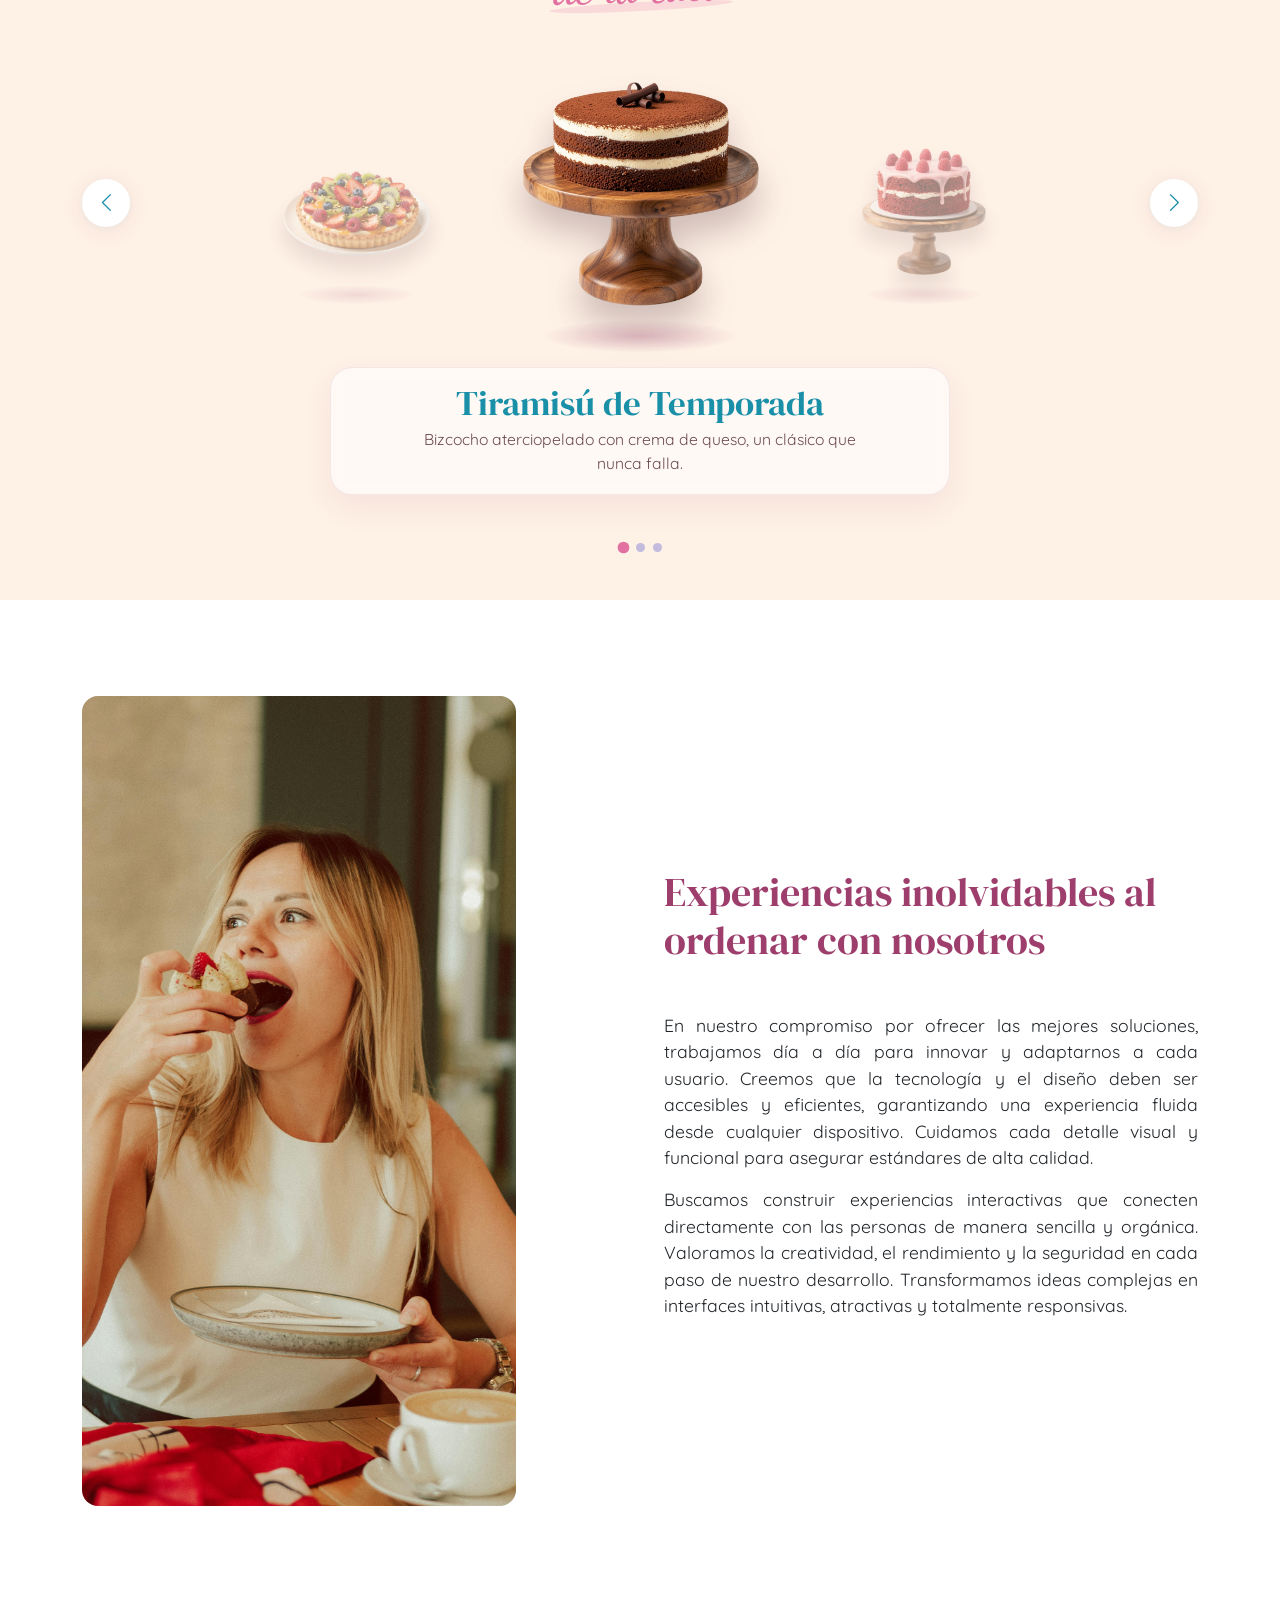
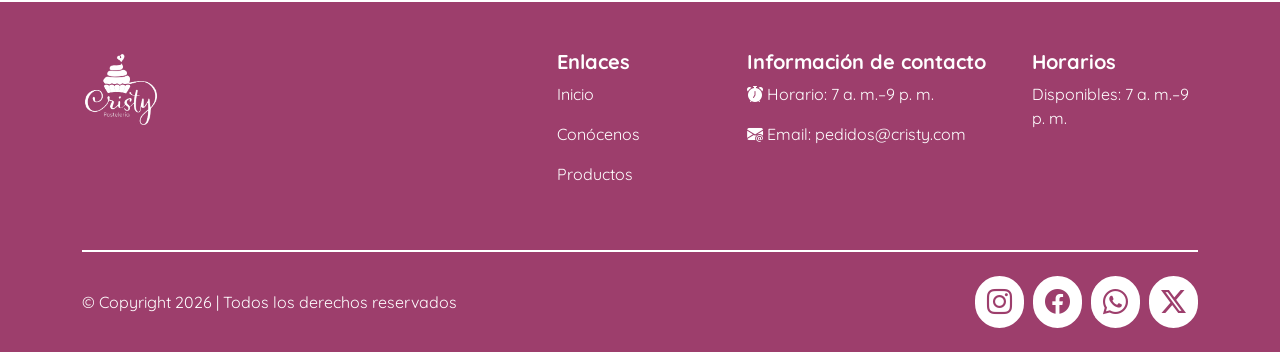
==== commit df0e1e10: "justificando texto del final" ====
--- a/index.html
+++ b/index.html
@@ -266,7 +266,7 @@
                                 <div class="col-12">
                                     <h1 class="titles c6 mb-3 mb-lg-5">Experiencias inolvidables al ordenar con nosotros
                                     </h1>
-                                    <p class="font1">
+                                    <p class="font1" style="text-align: justify;">
                                         En nuestro compromiso por ofrecer las mejores soluciones, trabajamos día a día
                                         para innovar y adaptarnos a cada usuario. Creemos que la tecnología y el diseño
                                         deben ser accesibles y eficientes, garantizando una experiencia fluida desde
@@ -274,7 +274,7 @@
                                         estándares de alta calidad.
 
                                     </p>
-                                    <p class="font1">
+                                    <p class="font1" style="text-align: justify;">
                                         Buscamos construir experiencias interactivas que conecten directamente con las
                                         personas de manera sencilla y orgánica. Valoramos la creatividad, el rendimiento
                                         y la seguridad en cada paso de nuestro desarrollo. Transformamos ideas complejas
--- a/styles.css
+++ b/styles.css
@@ -149,8 +149,16 @@
 
 .titles {
     font-family: DM Serif Display;
-
-}
+}
+
+/* Escala de forma fluida: 2rem en móvil → 4.5rem en monitor grande.
+   clamp(mínimo, valor-fluido, máximo)
+   El valor fluido "5vw" crece con el ancho de pantalla, los extremos lo limitan. */
+.hero-title {
+    font-size: clamp(2.5rem, 5vw, 4.5rem);
+    line-height: 1.;
+}
+
 
 .header-main {
     position: relative;
@@ -736,35 +744,55 @@
 @media (max-width: 575.98px) {
     .history-gallery {
         overflow: hidden;
+        padding-top: .5rem !important;
+        padding-bottom: 1rem !important;
     }
 
     .box {
-        min-height: 300px;
+        /* En móvil el volumen se logra por capas, no por ángulos: así las
+           fotos se leen completas y el carrusel no ocupa espacio de más. */
+        min-height: 250px;
+        perspective: none;
+        transform-style: flat;
     }
 
     .box .item {
-        bottom: 25px;
+        bottom: 20px;
         left: calc(50% - 75px);
         width: 150px;
         height: 225px;
+        -webkit-box-reflect: none !important;
+        box-shadow: 0 12px 24px rgba(64, 42, 54, .24);
+    }
+
+    .buttons {
+        margin-top: .75rem;
     }
 
     .box .item:nth-child(1),
-    .box .item:nth-child(2) {
-        transform: translate3d(-70px, 0, 0) scale(.82) rotateY(20deg);
-    }
-
-    .box .item:nth-child(3) {
-        transform: translate3d(-45px, 0, 0) scale(.9) rotateY(12deg);
-    }
-
-    .box .item:nth-child(5) {
-        transform: translate3d(45px, 0, 0) scale(.9) rotateY(-12deg);
-    }
-
+    .box .item:nth-child(2),
     .box .item:nth-child(6),
     .box .item:nth-child(7) {
-        transform: translate3d(70px, 0, 0) scale(.82) rotateY(-20deg);
+        transform: translate3d(0, 0, 0) scale(.78);
+        opacity: 0;
+        pointer-events: none;
+    }
+
+    .box .item:nth-child(3) {
+        transform: translate3d(-52px, 0, 0) scale(.84);
+        z-index: 2;
+        opacity: .82;
+    }
+
+    .box .item:nth-child(4) {
+        transform: translate3d(0, 0, 0) scale(1);
+        z-index: 3;
+    }
+
+    .box .item:nth-child(5) {
+        transform: translate3d(52px, 0, 0) scale(.84);
+        z-index: 2;
+        opacity: .82;
     }
 
 }
@@ -1427,4 +1455,4 @@
         border-width: 6px;
         margin: 0 3px;
     }
-}+}
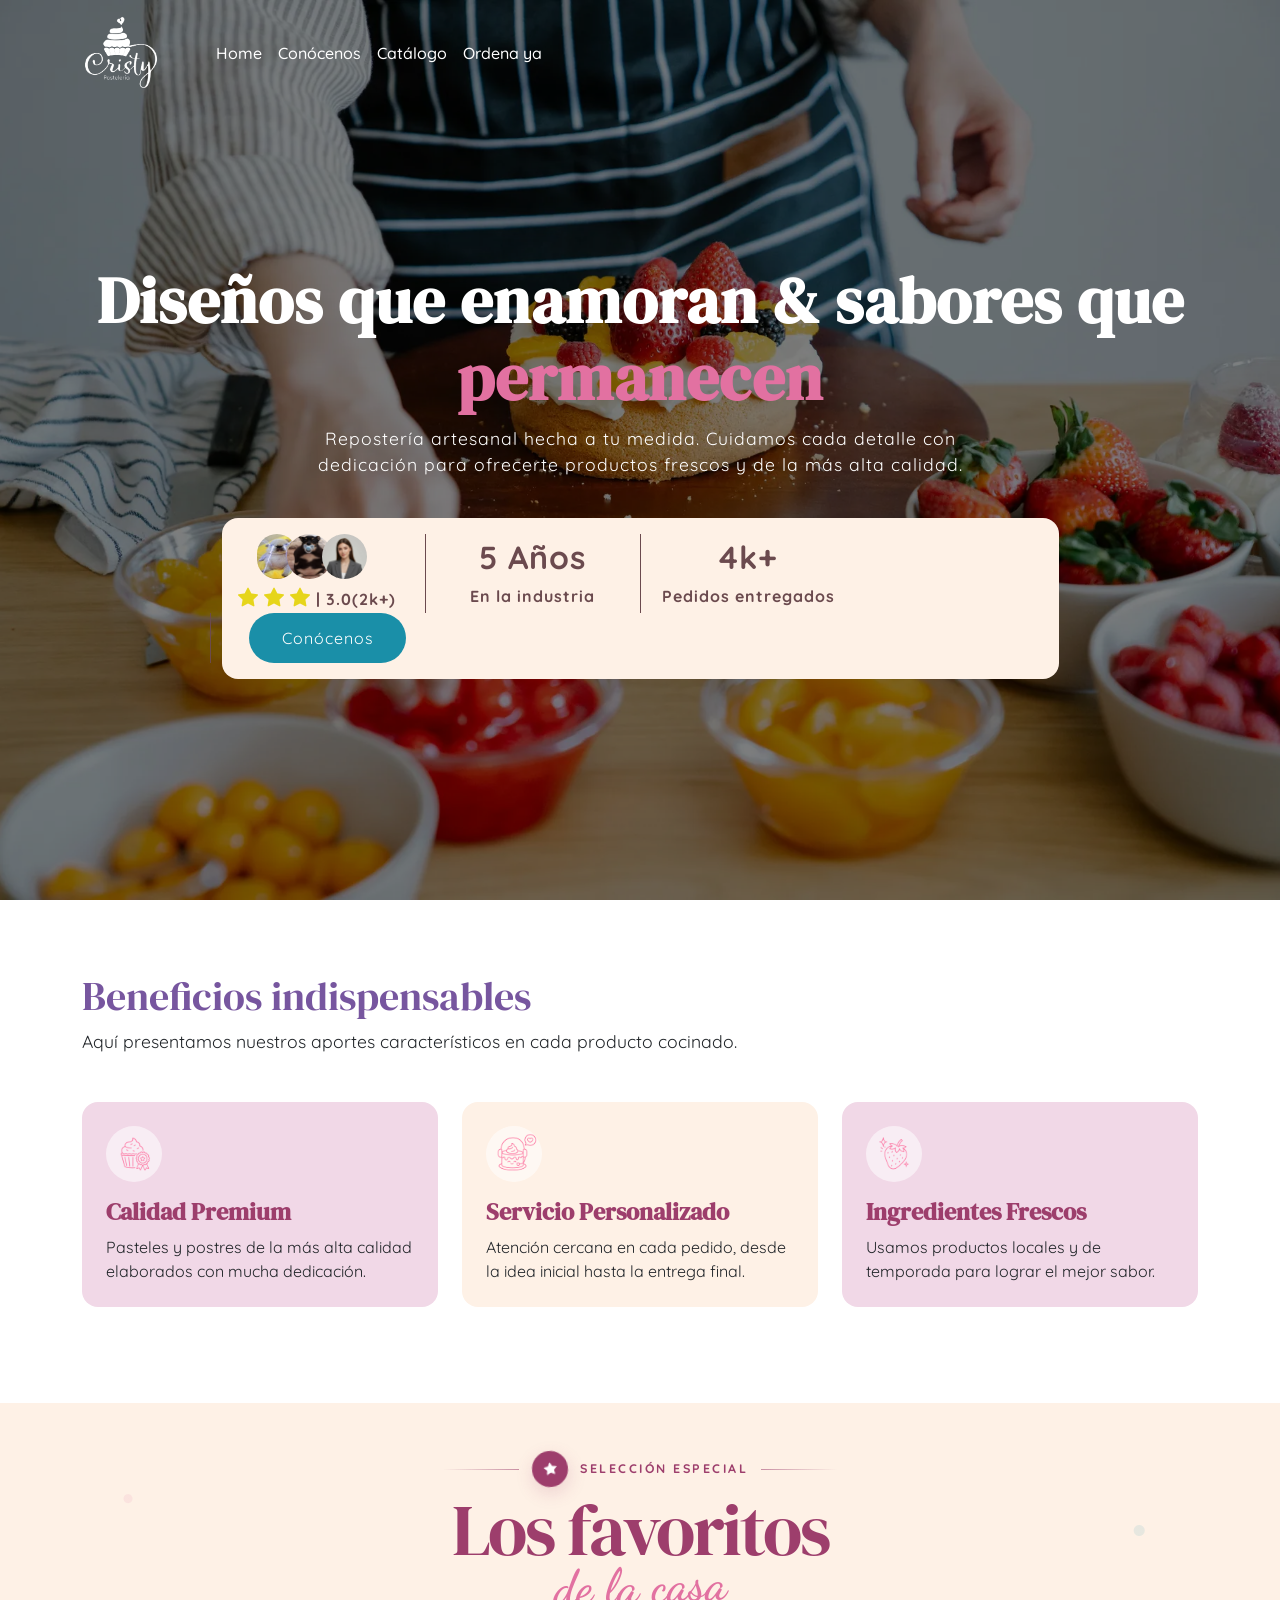
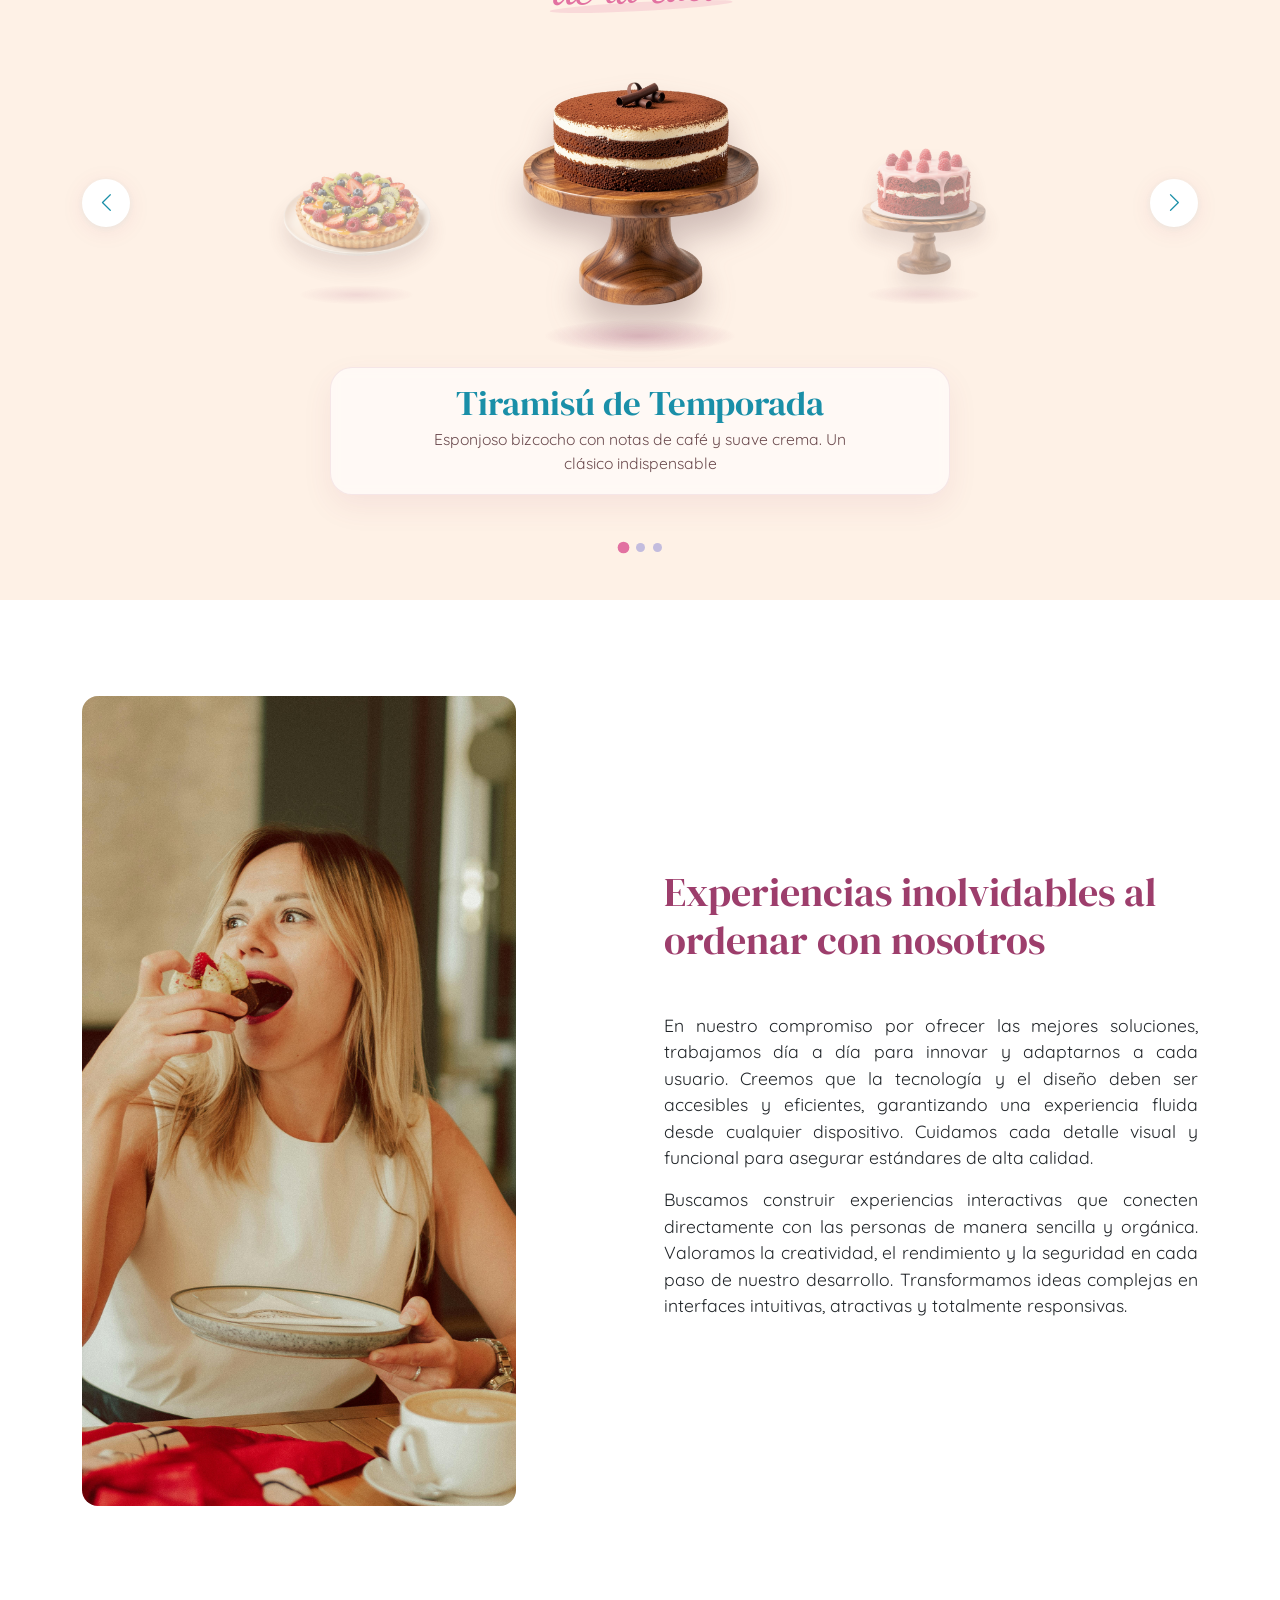
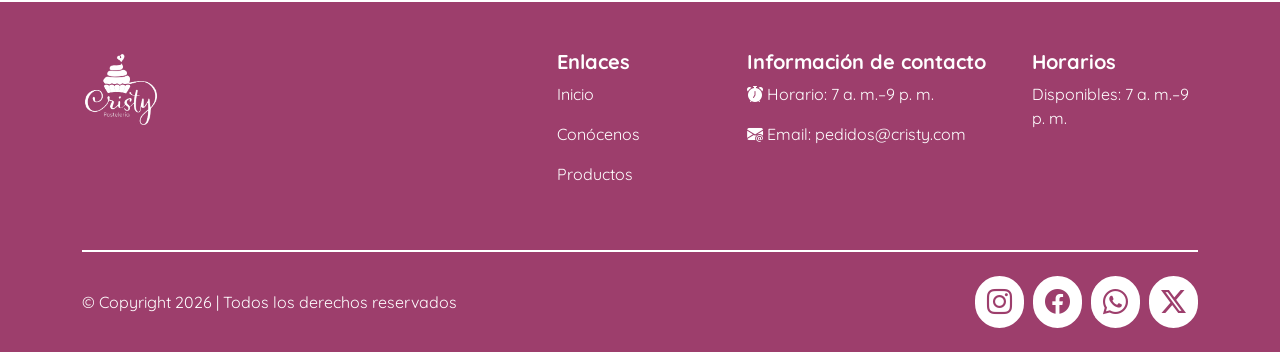
==== commit 5102d885: "Actualización de descrición pastelera" ====
--- a/index.html
+++ b/index.html
@@ -242,7 +242,8 @@
 
                 <div class="text-center carousel-info" data-reveal="up">
                     <h3 class="titles c1 cake-title">Tiramisú de Temporada</h3>
-                    <p class="cake-desc mx-auto">Bizcocho aterciopelado con crema de queso, un clásico que nunca falla.
+                    <p class="cake-desc mx-auto">Esponjoso bizcocho con notas de café y suave crema. Un clásico
+                        indispensable
                     </p>
                 </div>
 
